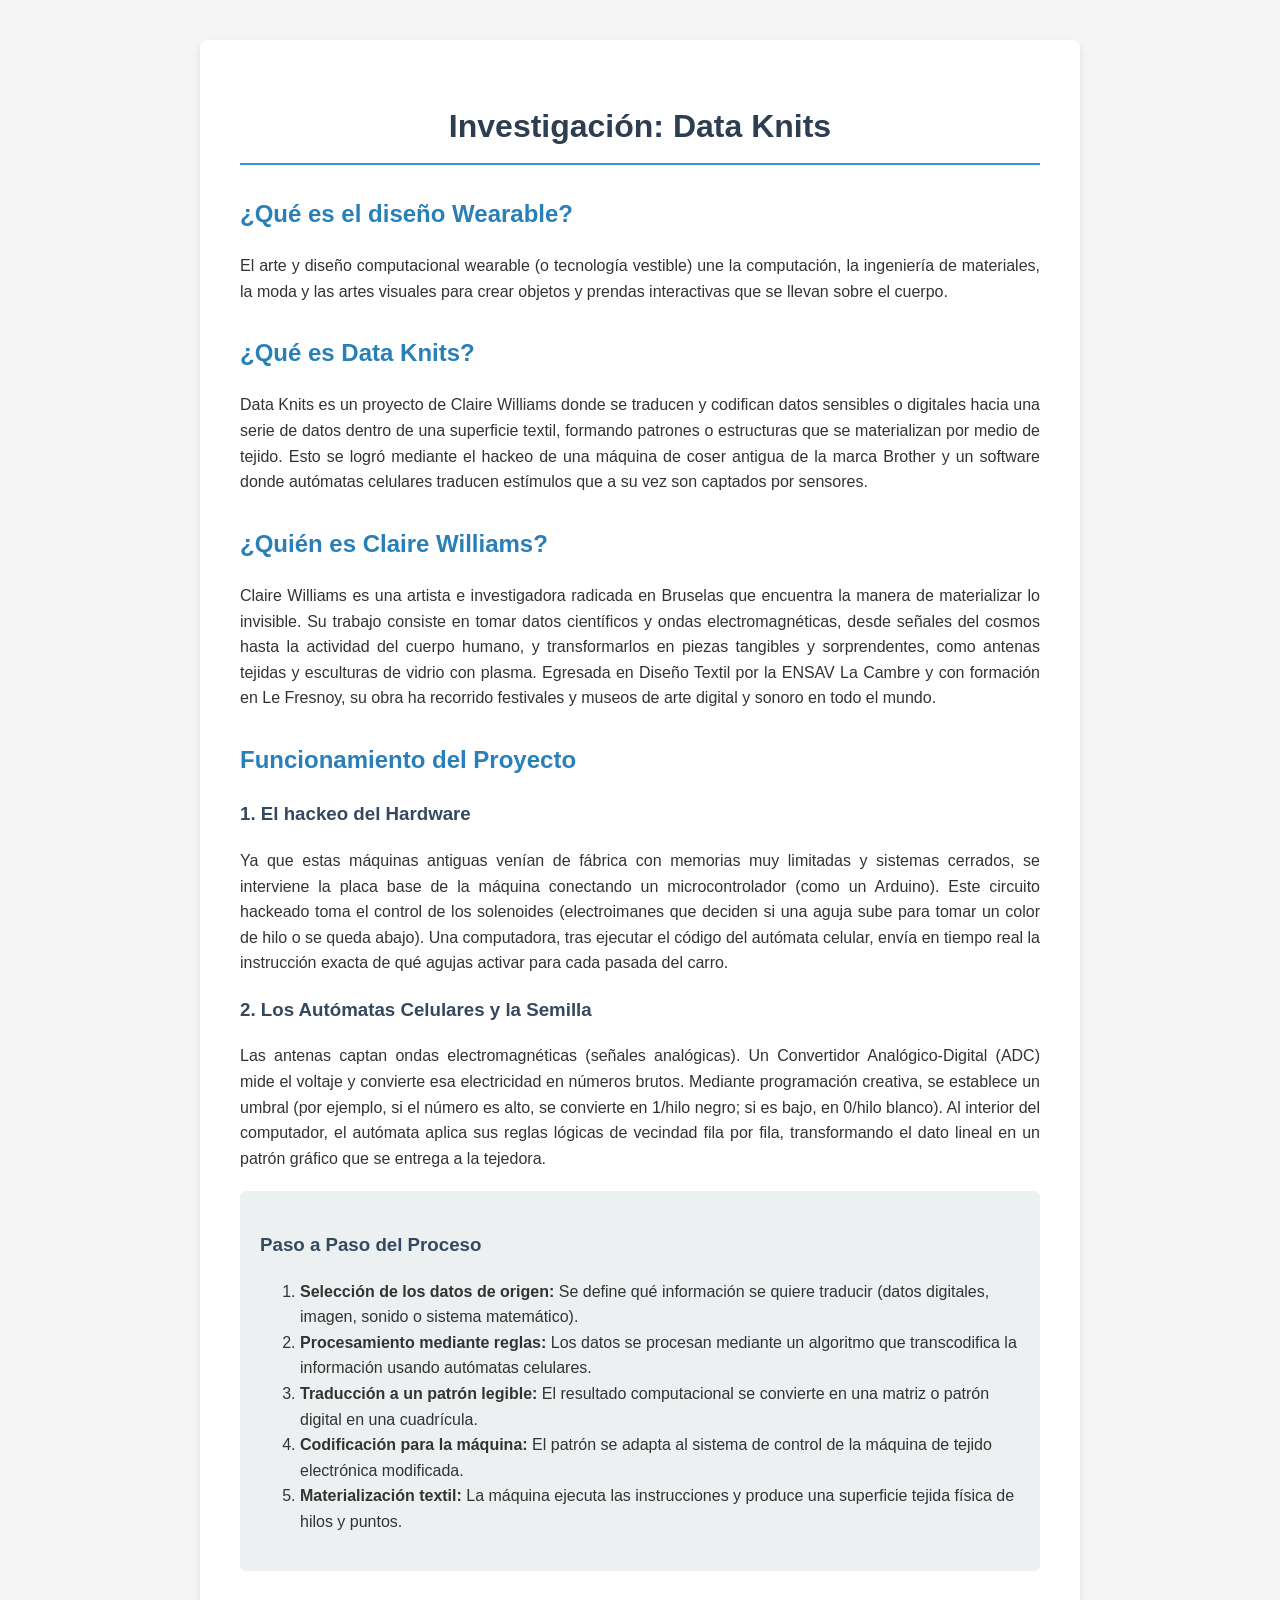
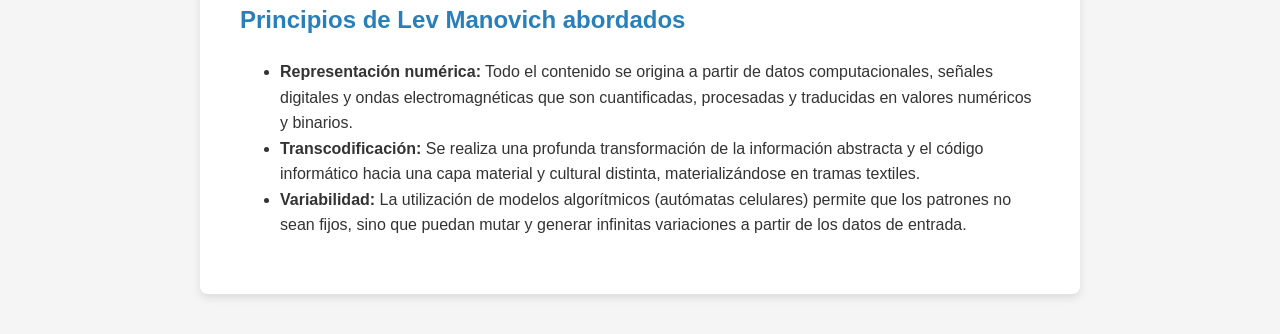
==== index.html @ 7892e78a "Rename gemini-code-1792117009959.html to index.html" ====
<!DOCTYPE html>
<html lang="es">
<head>
    <meta charset="UTF-8">
    <meta name="viewport" content="width=device-width, initial-scale=1.0">
    <title>Data Knits - Proyecto G4</title>
    <!-- Aquí agregamos un poco de diseño (CSS) para que no se vea como un documento en blanco plano -->
    <style>
        body {
            font-family: 'Segoe UI', Tahoma, Geneva, Verdana, sans-serif;
            line-height: 1.6;
            margin: 0;
            padding: 0;
            background-color: #f5f5f5;
            color: #333;
        }
        .contenedor {
            max-width: 800px;
            margin: 40px auto;
            background-color: #ffffff;
            padding: 40px;
            border-radius: 8px;
            box-shadow: 0 4px 8px rgba(0,0,0,0.1);
        }
        h1 {
            color: #2c3e50;
            text-align: center;
            border-bottom: 2px solid #3498db;
            padding-bottom: 10px;
        }
        h2 {
            color: #2980b9;
            margin-top: 30px;
        }
        h3 {
            color: #34495e;
        }
        p {
            text-align: justify;
        }
        .pasos {
            background-color: #ecf0f1;
            padding: 20px;
            border-radius: 6px;
            margin-top: 20px;
        }
    </style>
</head>
<body>

    <div class="contenedor">
        <h1>Investigación: Data Knits</h1>

        <h2>¿Qué es el diseño Wearable?</h2>
        <p>El arte y diseño computacional wearable (o tecnología vestible) une la computación, la ingeniería de materiales, la moda y las artes visuales para crear objetos y prendas interactivas que se llevan sobre el cuerpo.</p>

        <h2>¿Qué es Data Knits?</h2>
        <p>Data Knits es un proyecto de Claire Williams donde se traducen y codifican datos sensibles o digitales hacia una serie de datos dentro de una superficie textil, formando patrones o estructuras que se materializan por medio de tejido. Esto se logró mediante el hackeo de una máquina de coser antigua de la marca Brother y un software donde autómatas celulares traducen estímulos que a su vez son captados por sensores.</p>

        <h2>¿Quién es Claire Williams?</h2>
        <p>Claire Williams es una artista e investigadora radicada en Bruselas que encuentra la manera de materializar lo invisible. Su trabajo consiste en tomar datos científicos y ondas electromagnéticas, desde señales del cosmos hasta la actividad del cuerpo humano, y transformarlos en piezas tangibles y sorprendentes, como antenas tejidas y esculturas de vidrio con plasma. Egresada en Diseño Textil por la ENSAV La Cambre y con formación en Le Fresnoy, su obra ha recorrido festivales y museos de arte digital y sonoro en todo el mundo.</p>

        <h2>Funcionamiento del Proyecto</h2>
        
        <h3>1. El hackeo del Hardware</h3>
        <p>Ya que estas máquinas antiguas venían de fábrica con memorias muy limitadas y sistemas cerrados, se interviene la placa base de la máquina conectando un microcontrolador (como un Arduino). Este circuito hackeado toma el control de los solenoides (electroimanes que deciden si una aguja sube para tomar un color de hilo o se queda abajo). Una computadora, tras ejecutar el código del autómata celular, envía en tiempo real la instrucción exacta de qué agujas activar para cada pasada del carro.</p>

        <h3>2. Los Autómatas Celulares y la Semilla</h3>
        <p>Las antenas captan ondas electromagnéticas (señales analógicas). Un Convertidor Analógico-Digital (ADC) mide el voltaje y convierte esa electricidad en números brutos. Mediante programación creativa, se establece un umbral (por ejemplo, si el número es alto, se convierte en 1/hilo negro; si es bajo, en 0/hilo blanco). Al interior del computador, el autómata aplica sus reglas lógicas de vecindad fila por fila, transformando el dato lineal en un patrón gráfico que se entrega a la tejedora.</p>

        <div class="pasos">
            <h3>Paso a Paso del Proceso</h3>
            <ol>
                <li><strong>Selección de los datos de origen:</strong> Se define qué información se quiere traducir (datos digitales, imagen, sonido o sistema matemático).</li>
                <li><strong>Procesamiento mediante reglas:</strong> Los datos se procesan mediante un algoritmo que transcodifica la información usando autómatas celulares.</li>
                <li><strong>Traducción a un patrón legible:</strong> El resultado computacional se convierte en una matriz o patrón digital en una cuadrícula.</li>
                <li><strong>Codificación para la máquina:</strong> El patrón se adapta al sistema de control de la máquina de tejido electrónica modificada.</li>
                <li><strong>Materialización textil:</strong> La máquina ejecuta las instrucciones y produce una superficie tejida física de hilos y puntos.</li>
            </ol>
        </div>

        <h2>Principios de Lev Manovich abordados</h2>
        <ul>
            <li><strong>Representación numérica:</strong> Todo el contenido se origina a partir de datos computacionales, señales digitales y ondas electromagnéticas que son cuantificadas, procesadas y traducidas en valores numéricos y binarios.</li>
            <li><strong>Transcodificación:</strong> Se realiza una profunda transformación de la información abstracta y el código informático hacia una capa material y cultural distinta, materializándose en tramas textiles.</li>
            <li><strong>Variabilidad:</strong> La utilización de modelos algorítmicos (autómatas celulares) permite que los patrones no sean fijos, sino que puedan mutar y generar infinitas variaciones a partir de los datos de entrada.</li>
        </ul>

    </div>

</body>
</html>
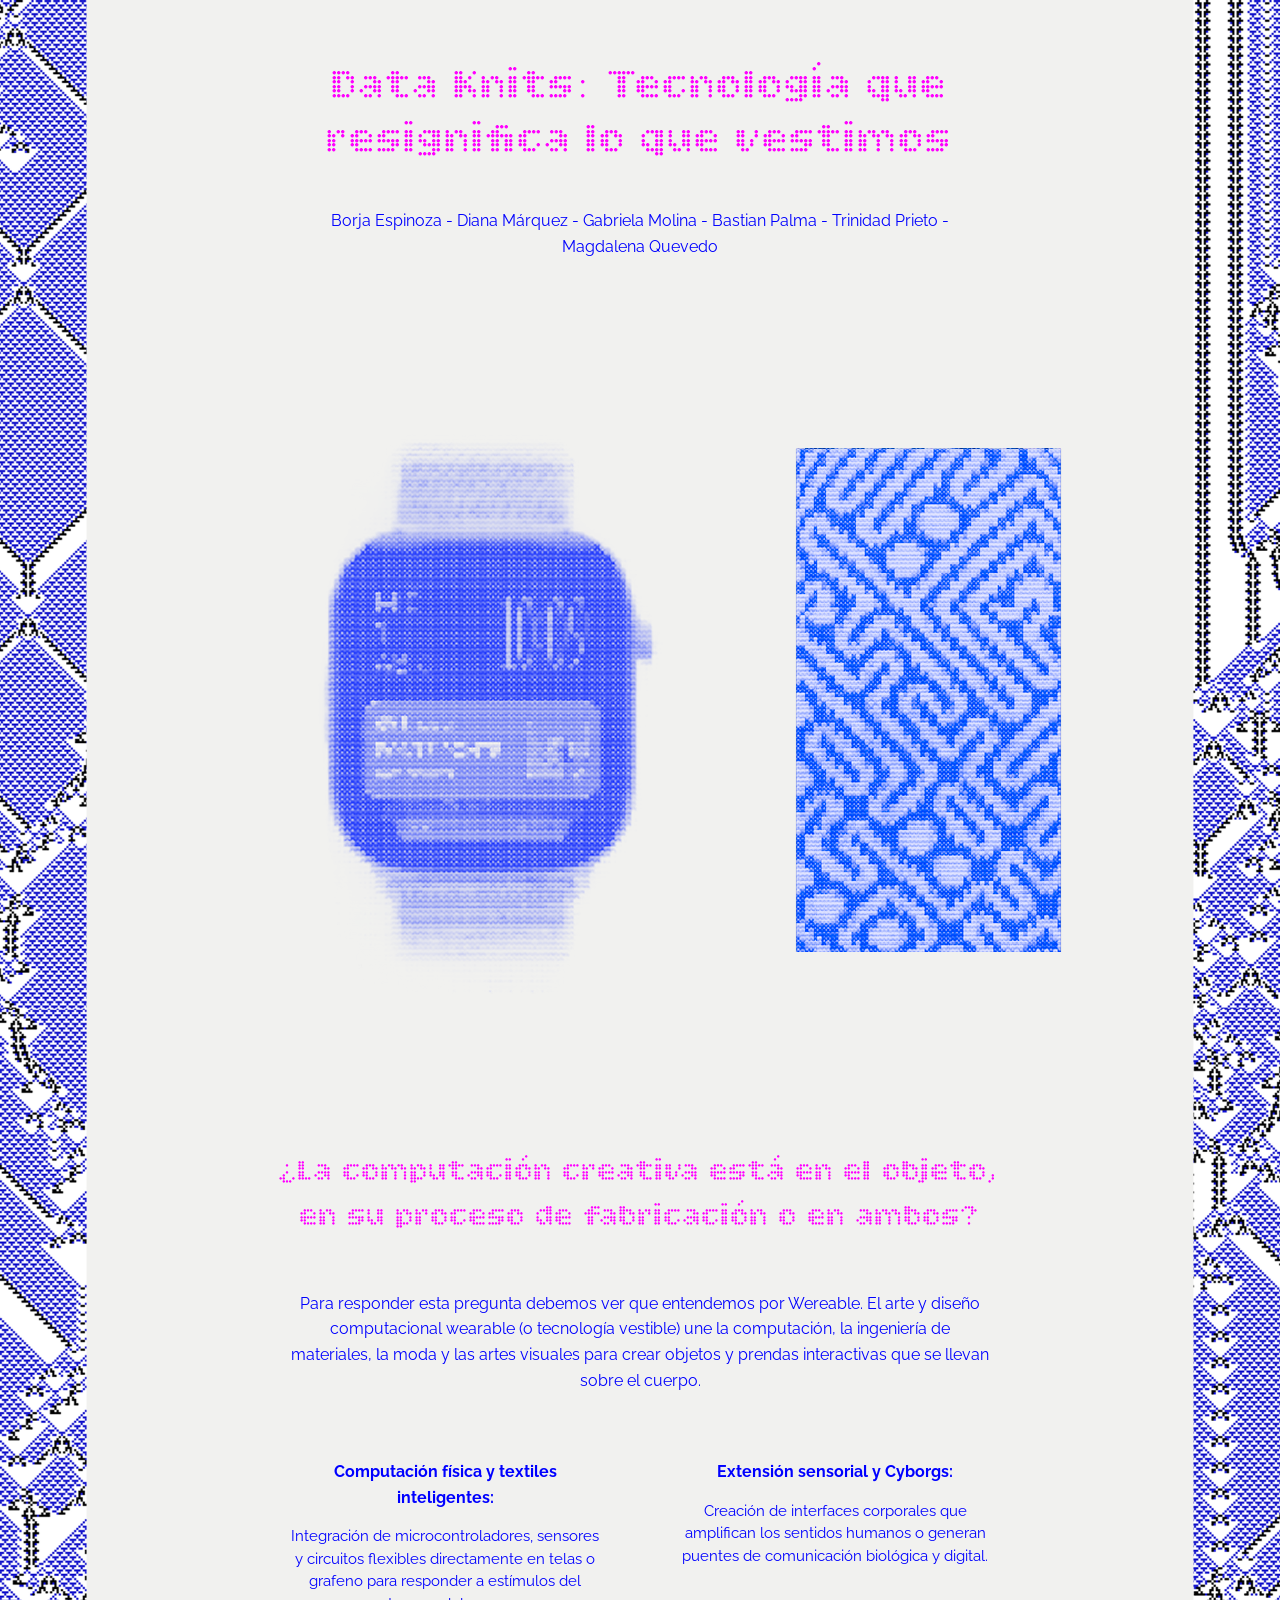
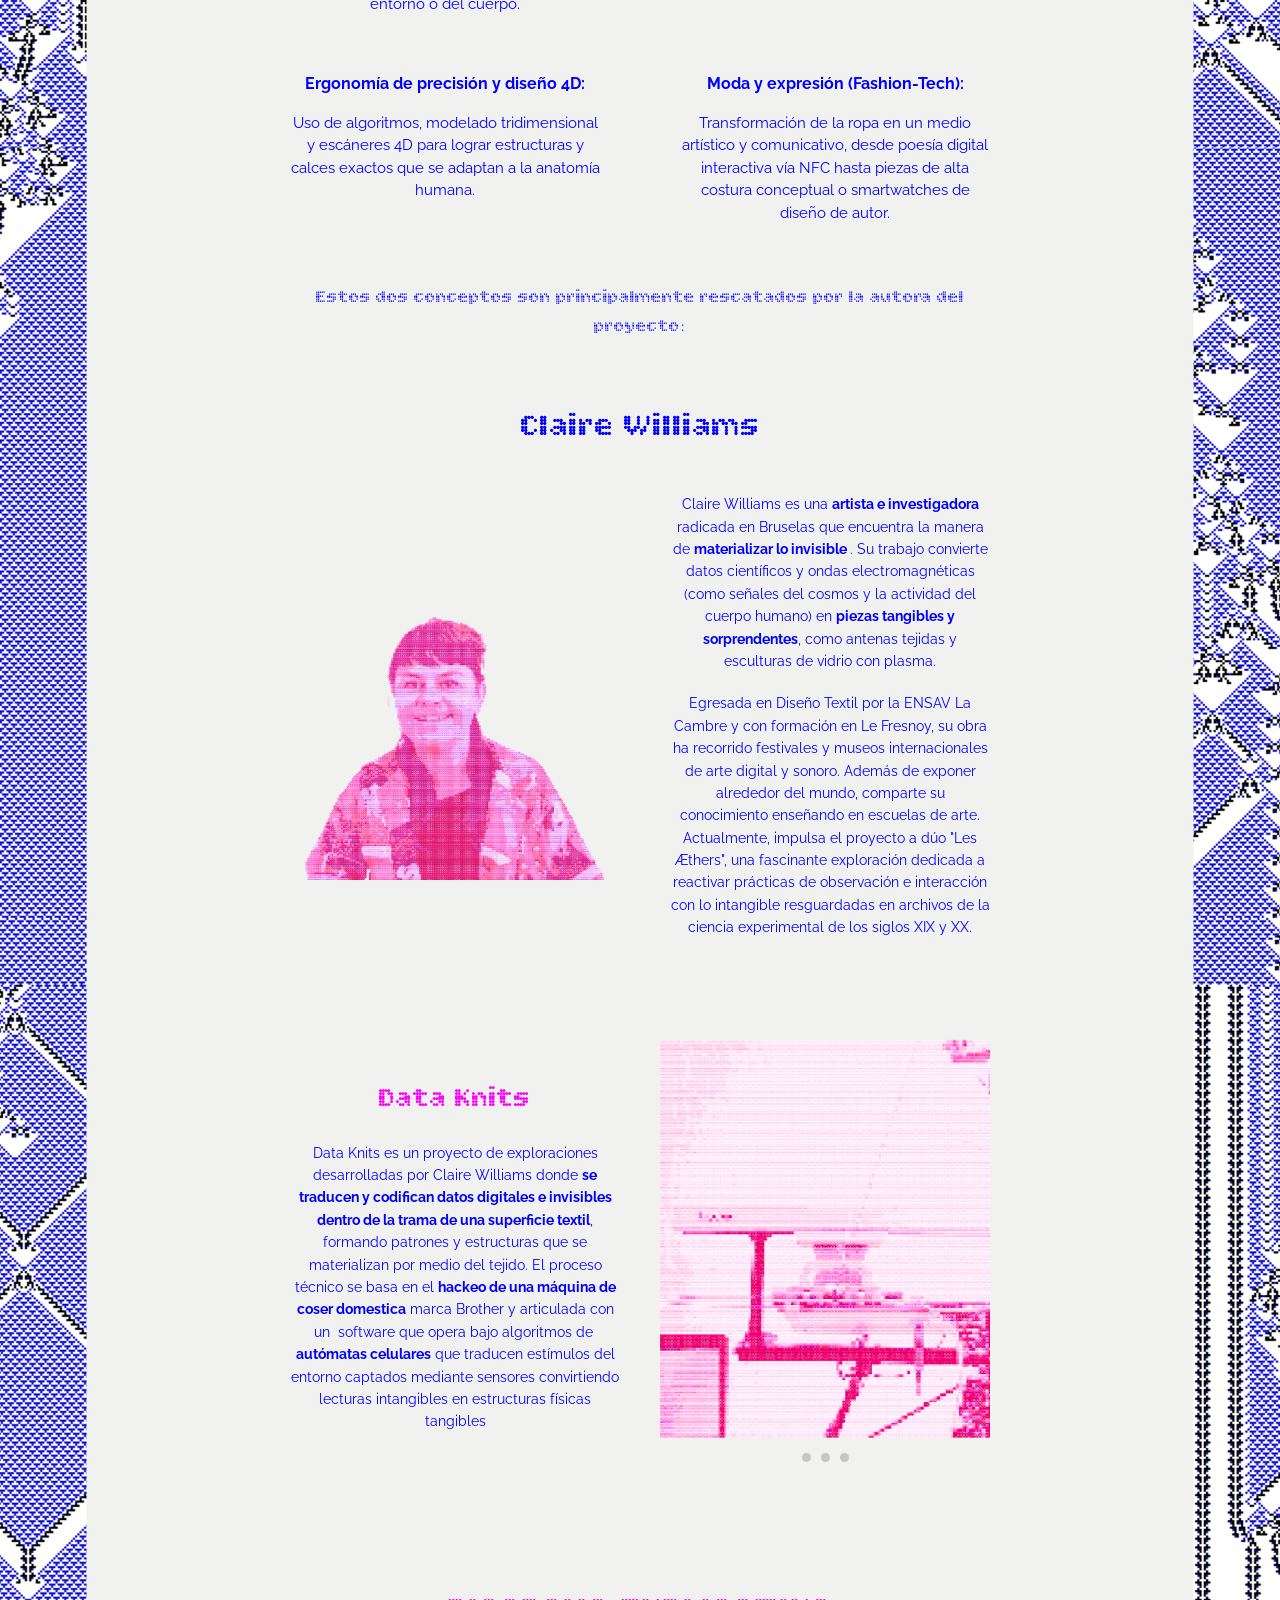
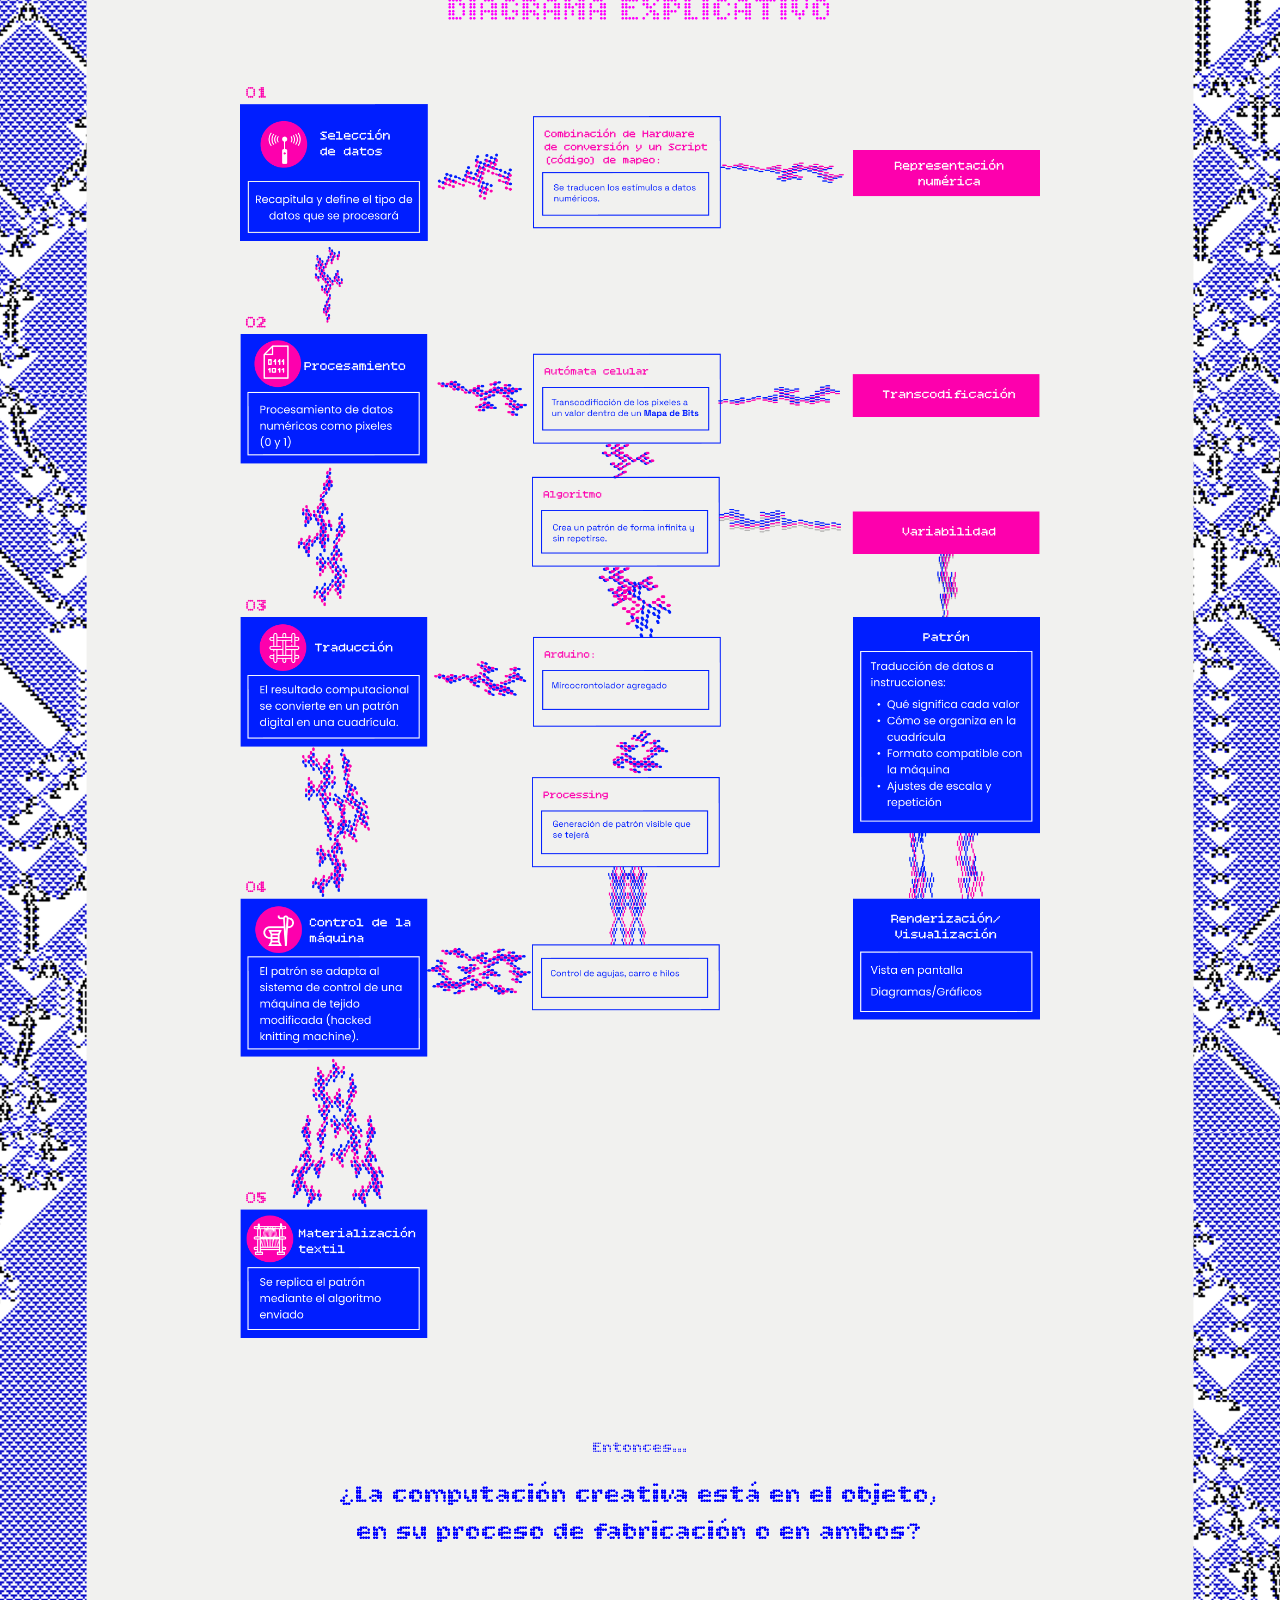
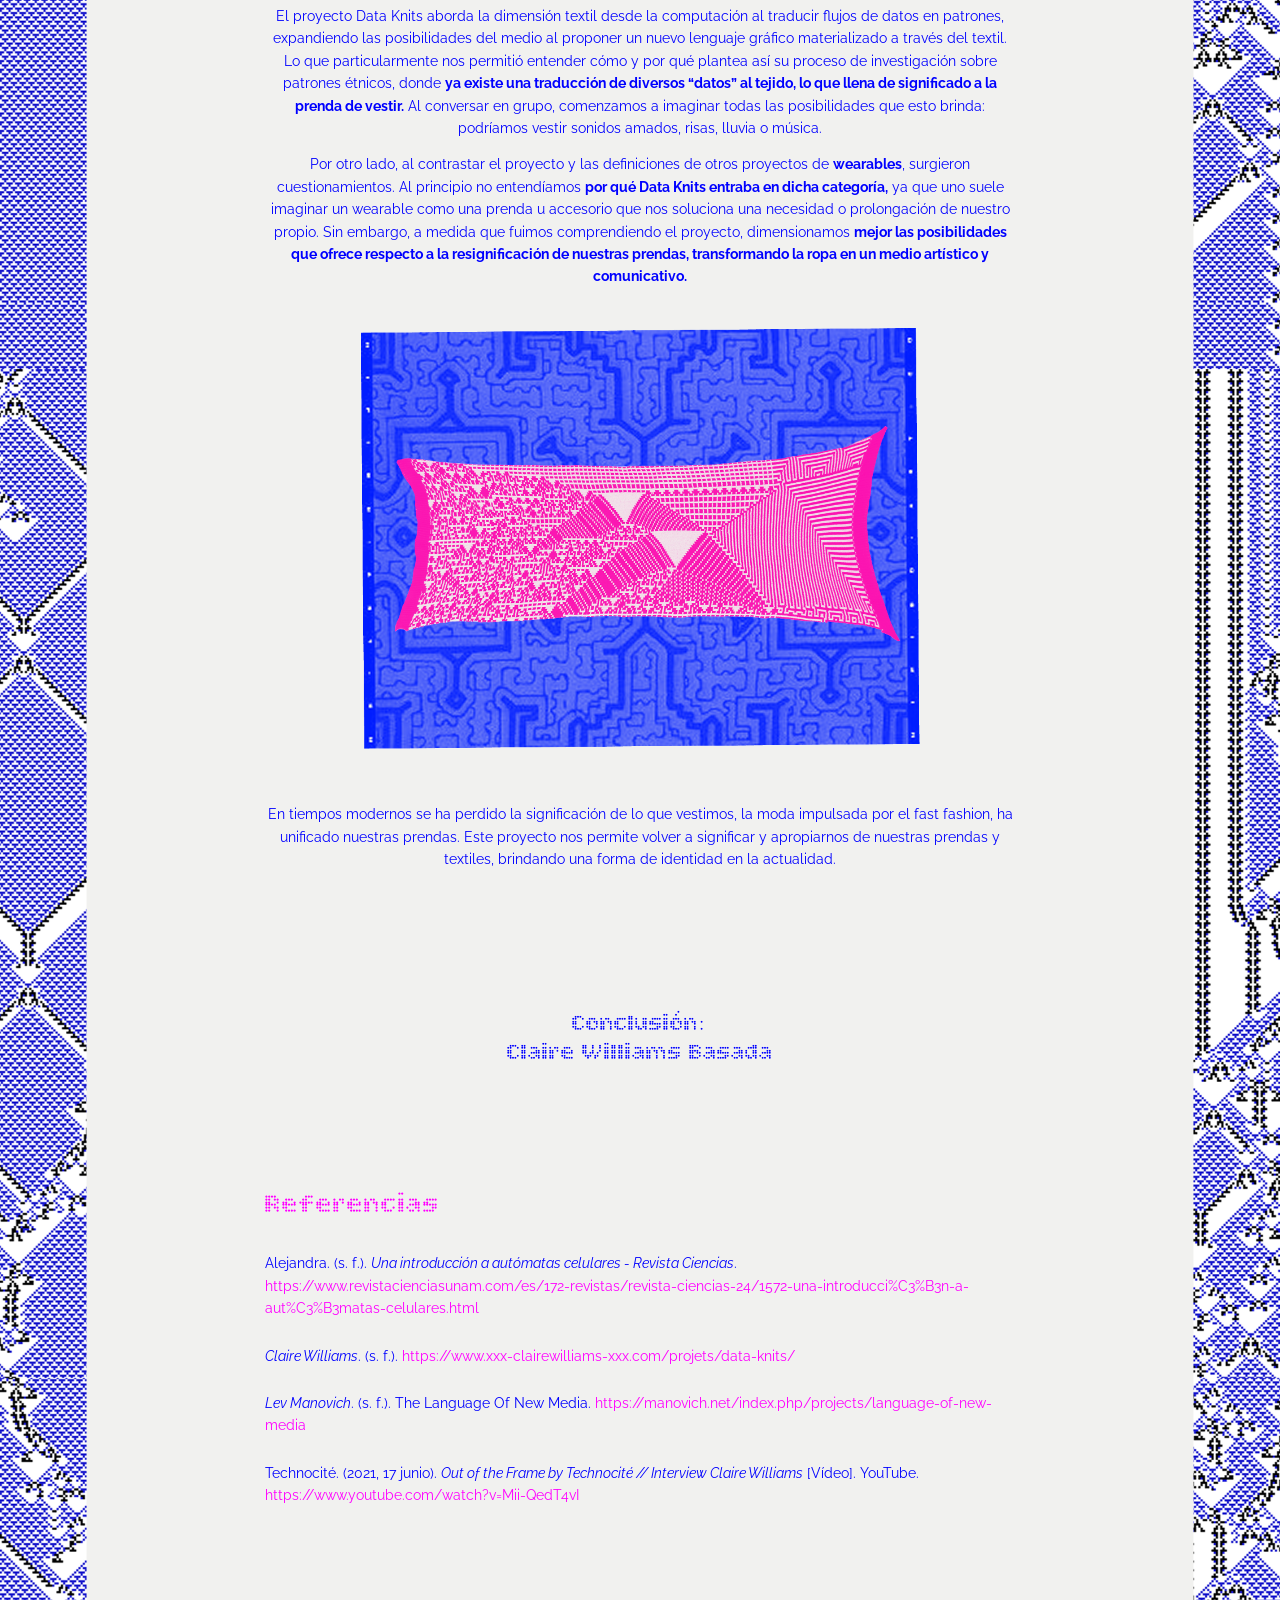
==== commit 5464da5b: "Add files via upload" ====
--- a/index.html
+++ b/index.html
@@ -1,92 +1,213 @@
-<!DOCTYPE html>
-<html lang="es">
-<head>
-    <meta charset="UTF-8">
-    <meta name="viewport" content="width=device-width, initial-scale=1.0">
-    <title>Data Knits - Proyecto G4</title>
-    <!-- Aquí agregamos un poco de diseño (CSS) para que no se vea como un documento en blanco plano -->
-    <style>
-        body {
-            font-family: 'Segoe UI', Tahoma, Geneva, Verdana, sans-serif;
-            line-height: 1.6;
-            margin: 0;
-            padding: 0;
-            background-color: #f5f5f5;
-            color: #333;
-        }
-        .contenedor {
-            max-width: 800px;
-            margin: 40px auto;
-            background-color: #ffffff;
-            padding: 40px;
-            border-radius: 8px;
-            box-shadow: 0 4px 8px rgba(0,0,0,0.1);
-        }
-        h1 {
-            color: #2c3e50;
-            text-align: center;
-            border-bottom: 2px solid #3498db;
-            padding-bottom: 10px;
-        }
-        h2 {
-            color: #2980b9;
-            margin-top: 30px;
-        }
-        h3 {
-            color: #34495e;
-        }
-        p {
-            text-align: justify;
-        }
-        .pasos {
-            background-color: #ecf0f1;
-            padding: 20px;
-            border-radius: 6px;
-            margin-top: 20px;
-        }
-    </style>
-</head>
-<body>
-
-    <div class="contenedor">
-        <h1>Investigación: Data Knits</h1>
-
-        <h2>¿Qué es el diseño Wearable?</h2>
-        <p>El arte y diseño computacional wearable (o tecnología vestible) une la computación, la ingeniería de materiales, la moda y las artes visuales para crear objetos y prendas interactivas que se llevan sobre el cuerpo.</p>
-
-        <h2>¿Qué es Data Knits?</h2>
-        <p>Data Knits es un proyecto de Claire Williams donde se traducen y codifican datos sensibles o digitales hacia una serie de datos dentro de una superficie textil, formando patrones o estructuras que se materializan por medio de tejido. Esto se logró mediante el hackeo de una máquina de coser antigua de la marca Brother y un software donde autómatas celulares traducen estímulos que a su vez son captados por sensores.</p>
-
-        <h2>¿Quién es Claire Williams?</h2>
-        <p>Claire Williams es una artista e investigadora radicada en Bruselas que encuentra la manera de materializar lo invisible. Su trabajo consiste en tomar datos científicos y ondas electromagnéticas, desde señales del cosmos hasta la actividad del cuerpo humano, y transformarlos en piezas tangibles y sorprendentes, como antenas tejidas y esculturas de vidrio con plasma. Egresada en Diseño Textil por la ENSAV La Cambre y con formación en Le Fresnoy, su obra ha recorrido festivales y museos de arte digital y sonoro en todo el mundo.</p>
-
-        <h2>Funcionamiento del Proyecto</h2>
-        
-        <h3>1. El hackeo del Hardware</h3>
-        <p>Ya que estas máquinas antiguas venían de fábrica con memorias muy limitadas y sistemas cerrados, se interviene la placa base de la máquina conectando un microcontrolador (como un Arduino). Este circuito hackeado toma el control de los solenoides (electroimanes que deciden si una aguja sube para tomar un color de hilo o se queda abajo). Una computadora, tras ejecutar el código del autómata celular, envía en tiempo real la instrucción exacta de qué agujas activar para cada pasada del carro.</p>
-
-        <h3>2. Los Autómatas Celulares y la Semilla</h3>
-        <p>Las antenas captan ondas electromagnéticas (señales analógicas). Un Convertidor Analógico-Digital (ADC) mide el voltaje y convierte esa electricidad en números brutos. Mediante programación creativa, se establece un umbral (por ejemplo, si el número es alto, se convierte en 1/hilo negro; si es bajo, en 0/hilo blanco). Al interior del computador, el autómata aplica sus reglas lógicas de vecindad fila por fila, transformando el dato lineal en un patrón gráfico que se entrega a la tejedora.</p>
-
-        <div class="pasos">
-            <h3>Paso a Paso del Proceso</h3>
-            <ol>
-                <li><strong>Selección de los datos de origen:</strong> Se define qué información se quiere traducir (datos digitales, imagen, sonido o sistema matemático).</li>
-                <li><strong>Procesamiento mediante reglas:</strong> Los datos se procesan mediante un algoritmo que transcodifica la información usando autómatas celulares.</li>
-                <li><strong>Traducción a un patrón legible:</strong> El resultado computacional se convierte en una matriz o patrón digital en una cuadrícula.</li>
-                <li><strong>Codificación para la máquina:</strong> El patrón se adapta al sistema de control de la máquina de tejido electrónica modificada.</li>
-                <li><strong>Materialización textil:</strong> La máquina ejecuta las instrucciones y produce una superficie tejida física de hilos y puntos.</li>
-            </ol>
-        </div>
-
-        <h2>Principios de Lev Manovich abordados</h2>
-        <ul>
-            <li><strong>Representación numérica:</strong> Todo el contenido se origina a partir de datos computacionales, señales digitales y ondas electromagnéticas que son cuantificadas, procesadas y traducidas en valores numéricos y binarios.</li>
-            <li><strong>Transcodificación:</strong> Se realiza una profunda transformación de la información abstracta y el código informático hacia una capa material y cultural distinta, materializándose en tramas textiles.</li>
-            <li><strong>Variabilidad:</strong> La utilización de modelos algorítmicos (autómatas celulares) permite que los patrones no sean fijos, sino que puedan mutar y generar infinitas variaciones a partir de los datos de entrada.</li>
-        </ul>
-
-    </div>
-
-</body>
-</html>
+<!DOCTYPE html>
+<html lang="en">
+<head>
+
+    <meta charset="UTF-8">
+    <meta name="viewport" content="width=device-width, initial-scale=1.0">
+    <title>Document</title>
+
+   <link rel="preconnect" href="https://fonts.googleapis.com">
+<link rel="preconnect" href="https://fonts.gstatic.com" crossorigin>
+<link href="https://fonts.googleapis.com/css2?family=Bitcount+Prop+Double:wght@100..900&display=swap" rel="stylesheet">
+
+   <link rel="stylesheet" href="Style.css">
+
+   <link href="https://fonts.googleapis.com/css2?family=Raleway:wght@400;700&display=swap" rel="stylesheet">
+
+</head>
+
+
+<body>
+<!-- 1. Aquí ABRIMOS el contenedor principal y lo dejamos abierto -->
+<div class="contenedor-principal">
+    
+    <h1>
+        Data Knits: Tecnología que resignifica lo que vestimos
+    </h1>
+
+<p class="parrafo-intro"> Borja Espinoza - Diana Márquez - Gabriela Molina - Bastian Palma - Trinidad Prieto - Magdalena Quevedo  </p>
+
+    <div class="contenedor-imagenes">
+        <img src="Reloj Cross Stitch Azul.png" alt="">
+        <img src="Telar Cross Stitch Azul.png" alt="">
+    </div>
+
+    <!-- Pregunta principal faltante -->
+    <div class="pregunta-principal">
+        <h2>¿La computación creativa está en el objeto,<br>en su proceso de fabricación o en ambos?</h2>
+    </div>
+
+    <!-- Párrafo introductorio -->
+    <div class="parrafo-intro">
+
+<!-- Párrafo introductorio -->
+<div class="parrafo-intro">
+    <p>Para responder esta pregunta debemos ver que entendemos por Wereable. El arte y diseño computacional wearable (o tecnología vestible) une la computación, la ingeniería de materiales, la moda y las artes visuales para crear objetos y prendas interactivas que se llevan sobre el cuerpo.</p>
+</div>
+
+<!-- Grilla de 4 conceptos -->
+<div class="grilla-conceptos">
+    <div class="concepto">
+        <h3>Computación física y textiles inteligentes:</h3>
+        <p>Integración de microcontroladores, sensores y circuitos flexibles directamente en telas o grafeno para responder a estímulos del entorno o del cuerpo.</p>
+    </div>
+    <div class="concepto">
+        <h3>Extensión sensorial y Cyborgs:</h3>
+        <p>Creación de interfaces corporales que amplifican los sentidos humanos o generan puentes de comunicación biológica y digital.</p>
+    </div>
+    <div class="concepto">
+        <h3>Ergonomía de precisión y diseño 4D:</h3>
+        <p>Uso de algoritmos, modelado tridimensional y escáneres 4D para lograr estructuras y calces exactos que se adaptan a la anatomía humana.</p>
+    </div>
+    <div class="concepto">
+        <h3>Moda y expresión (Fashion-Tech):</h3>
+        <p>Transformación de la ropa en un medio artístico y comunicativo, desde poesía digital interactiva vía NFC hasta piezas de alta costura conceptual o smartwatches de diseño de autor.</p>
+    </div>
+</div>
+
+<!-- Párrafo de transición al carrusel -->
+<div class="parrafo-pixelado">
+    <p>Estos dos conceptos son principalmente rescatados por la autora del proyecto:</p>
+</div>
+
+<!-- Sección Biografía de la Autora -->
+<div class="titulo-autora">
+    <h2>Claire Williams</h2>
+</div>
+
+<div class="contenedor-autora">
+    <!-- Asegúrate de poner el nombre exacto de la imagen que exportes de Figma -->
+    <img src="PTCOM_Claire William.png" alt="Retrato de Claire Williams">
+    
+    <div class="texto-autora">
+        <p>Claire Williams es una <b> artista e investigadora </b> radicada en Bruselas que encuentra la manera de <b> materializar lo invisible </b>. Su trabajo convierte datos científicos y ondas electromagnéticas (como señales del cosmos y la actividad del cuerpo humano) en <b> piezas tangibles y sorprendentes</b>, como antenas tejidas y esculturas de vidrio con plasma.</p>
+        <p>Egresada en Diseño Textil por la ENSAV La Cambre y con formación en Le Fresnoy, su obra ha recorrido festivales y museos internacionales de arte digital y sonoro. Además de exponer alrededor del mundo, comparte su conocimiento enseñando en escuelas de arte. Actualmente, impulsa el proyecto a dúo "Les Æthers", una fascinante exploración dedicada a reactivar prácticas de observación e interacción con lo intangible resguardadas en archivos de la ciencia experimental de los siglos XIX y XX.</p>
+    </div>
+</div>
+
+    <!-- Sección Proyecto y Carrusel -->
+<div class="contenedor-proyecto">
+    <!-- Bloque de texto a la izquierda -->
+    <div class="texto-proyecto">
+        <h2>Data Knits</h2>
+    <p>Data Knits es un proyecto de exploraciones desarrolladas por Claire Williams donde <b> se traducen y codifican datos digitales e invisibles dentro de la trama de una superficie textil</b>, formando patrones y estructuras que se materializan por medio del tejido. El proceso técnico se basa en el <b> hackeo de una máquina de coser domestica</b> marca Brother y articulada con un  software que opera bajo algoritmos de  <b>autómatas celulares</b> que traducen estímulos del entorno captados mediante sensores convirtiendo lecturas intangibles en estructuras físicas tangibles
+</p>
+    </div>
+
+    <!-- Carrusel a la derecha (Tu código actual envuelto aquí) -->
+    <div class="carrusel">
+        <div class="carrusel-imagenes">
+            <img src="PTCOM_Imagen principal.png" id="imagen1" alt="Imagen 1">
+            <img src="PTCOM_Patron 01.png" id="imagen2" alt="Imagen 2">
+            <img src="PTCOM_Patron 02.png" id="imagen3" alt="Imagen 3">
+        </div>
+
+        <div class="carrusel-puntos">
+            <a href="#imagen1" aria-label="Ir a imagen 1"></a>
+            <a href="#imagen2" aria-label="Ir a imagen 2"></a>
+            <a href="#imagen3" aria-label="Ir a imagen 3"></a>
+        </div>
+    </div>
+</div>
+
+<!-- Cierre del contenedor-proyecto que ya tienes -->
+    </div>
+
+   <!-- Sección Diagrama Explicativo -->
+    <div class="seccion-diagrama">
+        <h2>Diagrama Explicativo</h2>
+        
+        <div class="diagrama-interactivo">
+            <!-- Tu imagen de fondo -->
+            <img src="PTCOM_Diagrama Explicativo.png" alt="Diagrama explicativo del proceso Data Knits">
+
+            <!-- Zona invisible 1: Representación numérica -->
+            <div class="zona-invisible" style="top: 7%; right: 1%;">
+                <div class="texto-emergente">
+                    Representación numérica: El proyecto se logra identificar datos computacionales, señales digitales y ondas electromagnéticas que sean cuantificadas, procesadas y traducidas en valores numéricos y binarios aptos para ser leídos por sistemas digitales.
+
+                </div>
+            </div>
+
+           <!-- Zona invisible 2: Transcodificación -->
+            <div class="zona-invisible" style="top: 25%; right: 1%;">
+                <div class="texto-emergente">
+                    <p>Transcodificación: El proyecto realiza una transformación de la información abstracta y el código informático (como algoritmos o datos invisibles del entorno) hacia una capa material de tramas, puntos y superficies textiles.</p>
+                    
+                    <!-- RECUERDA PONER EL NOMBRE DE TU IMAGEN AQUÍ -->
+                    <img src="PTCOM_Automata Celular.png" alt="Ejemplo Transcodificación">
+                </div>
+            </div>
+
+            <!-- Zona invisible 3: Variabilidad -->
+            <div class="zona-invisible" style="top: 36%; right: 1%;">
+                <div class="texto-emergente">
+                    Variabilidad: La utilización de software y modelos algorítmicos como autómatas celulares, permite que los patrones visuales y geométricos no sean fijos ni estándar, sino que puedan mutar infinitamente. 
+                </div>
+            </div>
+            
+            <!-- Puedes copiar y pegar más bloques de estos si hay más recuadros abajo -->
+        </div>
+    </div>
+
+<!-- Cierre del contenedor-principal -->
+</div>
+
+<!-- Sección Conclusión -->
+    <div class="seccion-conclusion">
+        <h4 class="pre-titulo">Entonces...</h4>
+        <h2 class="titulo-conclusion">¿La computación creativa está en el objeto,<br>en su proceso de fabricación o en ambos?</h2>
+
+        <div class="texto-conclusion">
+            <p>El proyecto Data Knits aborda la dimensión textil desde la computación al traducir flujos de datos en patrones, expandiendo las posibilidades del medio al proponer un nuevo lenguaje gráfico materializado a través del textil. Lo que particularmente nos permitió entender cómo y por qué plantea así su proceso de investigación sobre patrones étnicos, donde <b>ya existe una traducción de diversos “datos” al tejido, lo que llena de significado a la prenda de vestir.</b> Al conversar en grupo, comenzamos a imaginar todas las posibilidades que esto brinda: podríamos vestir sonidos amados, risas, lluvia o música.</p>
+            
+            <p>Por otro lado, al contrastar el proyecto y las definiciones de otros proyectos de <b>wearables</b>, surgieron cuestionamientos. Al principio no entendíamos <b>por qué Data Knits entraba en dicha categoría,</b> ya que uno suele imaginar un wearable como una prenda u accesorio que nos soluciona una necesidad o prolongación de nuestro propio. Sin embargo, a medida que fuimos comprendiendo el proyecto, dimensionamos <b>mejor las posibilidades que ofrece respecto a la resignificación de nuestras prendas, transformando la ropa en un medio artístico y comunicativo.</b></p>
+        </div>
+
+        <!-- Recuerda exportar esta imagen desde tu Figma y ponerle el nombre correcto aquí -->
+        <img src="PTCOM_Reflexión.png" alt="Patrón tejido Data Knits en magenta y azul">
+
+        <div class="texto-conclusion">
+            <p>En tiempos modernos se ha perdido la significación de lo que vestimos, la moda impulsada por el fast fashion, ha unificado nuestras prendas. Este proyecto nos permite volver a significar y apropiarnos de nuestras prendas y textiles, brindando una forma de identidad en la actualidad.</p>
+        </div>
+    </div>
+
+<!-- Huevo de pascua / Meme -->
+        <div class="meme-basada" id="meme">
+            <span class="vuela-izq" id="texto-izq">Conclusión:</span><br>
+            <span class="vuela-der" id="texto-der">Claire Williams Basada</span>
+        </div>
+    
+    <!-- Cierre del contenedor-principal -->
+    </div>
+
+    <!-- Este pequeño script vigila cuándo llegas al final de la página -->
+    <script>
+        const observador = new IntersectionObserver((entradas) => {
+            if (entradas[0].isIntersecting) {
+                // Cuando el meme entra a la pantalla, le agrega la clase que lo anima
+                document.getElementById('texto-izq').classList.add('animar');
+                document.getElementById('texto-der').classList.add('animar');
+            }
+        });
+        observador.observe(document.getElementById('meme'));
+    </script>
+
+<!-- Sección Referencias -->
+    <div class="seccion-referencias">
+        <h2>Referencias</h2>
+        <ul>
+            <li>Alejandra. (s. f.). <i>Una introducción a autómatas celulares - Revista Ciencias</i>. <a href="https://www.revistacienciasunam.com/es/172-revistas/revista-ciencias-24/1572-una-introducci%C3%B3n-a-aut%C3%B3matas-celulares.html" target="_blank">https://www.revistacienciasunam.com/es/172-revistas/revista-ciencias-24/1572-una-introducci%C3%B3n-a-aut%C3%B3matas-celulares.html</a></li>
+            
+            <li><i>Claire Williams</i>. (s. f.). <a href="https://www.xxx-clairewilliams-xxx.com/projets/data-knits/" target="_blank">https://www.xxx-clairewilliams-xxx.com/projets/data-knits/</a></li>
+            
+            <li><i>Lev Manovich</i>. (s. f.). The Language Of New Media. <a href="https://manovich.net/index.php/projects/language-of-new-media" target="_blank">https://manovich.net/index.php/projects/language-of-new-media</a></li>
+            
+            <li>Technocité. (2021, 17 junio). <i>Out of the Frame by Technocité // Interview Claire Williams</i> [Vídeo]. YouTube. <a href="https://www.youtube.com/watch?v=Mii-QedT4vI" target="_blank">https://www.youtube.com/watch?v=Mii-QedT4vI</a></li>
+        </ul>
+    </div>
+
+</body>
+</html>
+
+
--- a/Style.css
+++ b/Style.css
@@ -0,0 +1,477 @@
+body {
+    background-image: url('PTCOM_Fondo.png');
+    background-size: 100% auto;
+    background-repeat: repeat-y;
+    background-position: center top;
+    margin: 0;
+}
+
+.contenedor-principal {
+    max-width: 800px; /* Ajusta este valor según el ancho de la zona gris */
+    margin-left: auto;
+    margin-right: auto; /* Estos dos márgenes centran todo tu contenido */
+}
+
+.contenedor-imagenes {
+    display: flex;
+    justify-content: center; /* Centra todo el bloque de imágenes horizontalmente */
+    align-items: center; /* Las alinea en el mismo eje vertical */
+    gap: 50px; /* Crea el espacio entre el reloj y el telar, reemplazando el margin-right */
+    margin-top: 40px; /* Para darle respiro respecto al título */
+    margin-bottom: 40px; /* Para darle respiro respecto al párrafo inferior */
+}
+
+/* Pregunta principal debajo de las imágenes */
+.pregunta-principal h2 {
+    font-family: "Bitcount Prop Double", sans-serif;
+    color: magenta;
+    text-align: center;
+    font-weight: 300; /* Mantiene los puntos separados del estilo pixelado */
+    font-size: 32px; /* Tamaño intermedio entre el título principal y los textos */
+    max-width: 750px;
+    margin: 60px auto 50px auto; /* Le da el respiro necesario arriba y abajo */
+    line-height: 1.4;
+}
+
+.carrusel {
+  width: 100%;
+  max-width: 600px;
+  margin: 0 auto;
+}
+
+   h1 {
+    font-family: "Bitcount Prop Double", sans-serif;
+    color: magenta;
+    text-align: center;
+    font-weight: 300; /* Volvemos al grosor original para recuperar los puntos separados */
+    font-size: 45px; /* Mantenemos el tamaño grande */
+    max-width: 750px; /* Mantenemos el salto a dos líneas */
+    margin: 60px auto 40px auto; 
+    line-height: 1.2; 
+}
+
+    .parrafo {
+    color: blue;    
+    }
+
+    .texto_azul {
+    color: blue;
+    display: flex;
+    margin: 50px;
+    margin-block: 40;
+    text-align: center;
+    
+    }
+
+/* Área deslizable */
+.carrusel-imagenes {
+  display: flex;
+  width: 100%;
+  overflow-x: auto;
+  scroll-snap-type: x mandatory;
+  scroll-behavior: smooth;
+  scrollbar-width: none;
+  -webkit-overflow-scrolling: touch;
+}
+
+.carrusel-imagenes::-webkit-scrollbar {
+  display: none;
+}
+
+/* Imágenes */
+.carrusel-imagenes img {
+  flex: 0 0 100%;
+  width: 100%;
+  height: 400px;
+  object-fit: cover;
+  scroll-snap-align: start;
+}
+
+/* Puntos inferiores */
+.carrusel-puntos {
+  display: flex;
+  justify-content: center;
+  gap: 10px;
+  margin-top: 14px;
+}
+
+.carrusel-puntos a {
+  width: 9px;
+  height: 9px;
+  border-radius: 50%;
+  background: #c5c5c5;
+  display: block;
+}
+
+/* Efecto al pasar el cursor */
+.carrusel-puntos a:hover {
+  background: #555;
+}
+
+/* Párrafo superior centrado */
+.parrafo-intro {
+    color: blue;
+    text-align: center;
+    font-family: 'Raleway', sans-serif;
+    font-size: 16px;
+    max-width: 700px;
+    margin: 0 auto 50px auto; /* Centra el bloque y da espacio hacia abajo */
+    line-height: 1.6; /* Mejora la legibilidad separando las líneas */
+}
+
+/* Contenedor de la cuadrícula */
+.grilla-conceptos {
+    display: grid;
+    grid-template-columns: 1fr 1fr; /* Crea exactamente dos columnas del mismo ancho */
+    column-gap: 80px; /* Separación horizontal entre columnas */
+    row-gap: 40px; /* Separación vertical entre filas */
+    max-width: 800px;
+    margin: 0 auto 60px auto;
+}
+
+/* Estilo individual de cada concepto */
+.concepto {
+    color: blue;
+    text-align: center;
+    font-family: 'Raleway', sans-serif;
+}
+
+.concepto h3 {
+    font-size: 16px;
+    font-weight: 700;
+    margin-bottom: 15px;
+}
+
+.concepto p {
+    font-size: 15px;
+    line-height: 1.5;
+    margin: 0;
+}
+
+/* Texto pixelado inferior */
+.parrafo-pixelado {
+    color: blue;
+    text-align: center;
+    font-family: "Bitcount Prop Double", sans-serif;
+    font-weight: 300;
+    font-size: 18px;
+    margin-bottom: 60px;
+}
+
+/* Título de la autora */
+.titulo-autora h2 {
+    font-family: "Bitcount Prop Double", sans-serif;
+    color: blue;
+    text-align: center;
+    font-weight: 400; /* Le damos mayor grosor para que destaque en azul */
+    font-size: 32px; 
+    margin-bottom: 40px;
+}
+
+/* Contenedor Flex para foto y texto */
+.contenedor-autora {
+    display: flex;
+    align-items: center; /* Centra verticalmente la foto y el texto */
+    justify-content: center; /* Mantiene todo al centro de la pantalla */
+    gap: 60px; /* Da la separación entre la imagen y los párrafos */
+    margin-bottom: 80px; /* Da respiro antes de llegar al carrusel */
+}
+
+/* Imagen de la autora */
+.contenedor-autora img {
+    max-width: 320px; /* Ajusta este valor si la foto se ve muy grande o pequeña */
+    height: auto;
+}
+
+/* Texto de la biografía */
+.texto-autora {
+    max-width: 450px; /* Evita que el texto se estire demasiado hacia la derecha */
+    color: blue;
+    font-family: 'Raleway', sans-serif;
+    font-size: 14px;
+    text-align: center; /* Alinea el texto al centro como en tu maqueta */
+    line-height: 1.6;
+}
+
+/* Separación entre los dos párrafos de la biografía */
+.texto-autora p {
+    margin-bottom: 20px;
+    margin-top: 0;
+}
+
+/* Contenedor principal del proyecto */
+.contenedor-proyecto {
+    display: flex;
+    align-items: center; /* Alinea verticalmente el texto y el carrusel al centro */
+    justify-content: space-between; /* Empuja el texto a la izquierda y el carrusel a la derecha */
+    gap: 40px; /* Separación entre el texto y el carrusel */
+    margin-bottom: 80px; /* Margen inferior para dar espacio con el siguiente contenido */
+}
+
+/* Estilos para el bloque de texto del proyecto */
+.texto-proyecto {
+    flex: 1; /* Permite que el texto ocupe el espacio disponible sin apretar el carrusel */
+    max-width: 400px; /* Limita el ancho del texto para que no sea muy largo */
+}
+
+/* Título de la sección */
+.texto-proyecto h2 {
+    font-family: "Bitcount Prop Double", sans-serif;
+    color: magenta; /* Color magenta como en tu diseño */
+    text-align: center; /* Centra el título respecto a su propio bloque de texto */
+    font-weight: 400;
+    font-size: 28px;
+    margin-bottom: 20px;
+}
+
+/* Párrafo descriptivo */
+.texto-proyecto p {
+    color: blue;
+    font-family: 'Raleway', sans-serif;
+    font-size: 14px; /* Tamaño del texto base */
+    text-align: center; /* Alinea el texto justificado o centrado según prefieras */
+    line-height: 1.6;
+}
+
+/* Ajustes adicionales al carrusel si es necesario */
+.carrusel {
+    flex: 1; /* Permite que el carrusel también ocupe espacio equitativamente */
+    max-width: 500px; /* Limita el ancho del carrusel, puedes ajustarlo si lo necesitas */
+    margin: 0; /* Quitamos el margin auto que tenía antes, ya que flexbox lo posiciona */
+}
+
+/* Sección Diagrama */
+.seccion-diagrama {
+    display: flex;
+    flex-direction: column;
+    align-items: center;
+    margin-top: 100px; /* Separa el diagrama del carrusel */
+    margin-bottom: 80px;
+}
+
+.seccion-diagrama h2 {
+    font-family: "Bitcount Prop Double", sans-serif;
+    color: magenta;
+    font-weight: 300;
+    font-size: 35px;
+    text-transform: uppercase; /* Fuerza las mayúsculas como en tu diseño */
+    margin-bottom: 50px;
+    text-align: center;
+}
+
+/* Contenedor relativo para poder posicionar cosas encima de la imagen */
+.diagrama-interactivo {
+    position: relative;
+    width: 100%;
+    max-width: 950px;
+    margin: 0 auto;
+}
+
+.diagrama-interactivo img {
+    width: 100%;
+    height: auto;
+    display: block;
+}
+
+/* Los rectángulos invisibles que detectarán el cursor */
+.zona-invisible {
+    position: absolute;
+    width: 25%;  /* Ancho aproximado del recuadro fucsia respecto a la imagen total */
+    height: 8%;  /* Alto aproximado del recuadro fucsia */
+    
+    /* TRUCO: Descomenta la siguiente línea (bórrale los /* */) para ver los rectángulos de color negro semitransparente mientras ajustas sus posiciones. Cuando termines, vuelve a comentarla o bórrala para que sean invisibles. */
+    /* background-color: rgba(0, 0, 0, 0.4); */
+    
+    cursor: help; /* Cambia el cursor a un signo de interrogación al pasar por encima */
+}
+
+/* El cuadrito de texto oculto */
+/* El cuadrito de texto oculto (Actualizado con Flexbox) */
+.texto-emergente {
+    position: absolute;
+    bottom: 120%; /* Lo posiciona justo arriba del recuadro fucsia */
+    left: 50%;
+    transform: translateX(-50%); /* Lo centra perfectamente respecto a su recuadro */
+    background-color: blue; /* Fondo azul para contrastar */
+    color: white;
+    font-family: 'Raleway', sans-serif;
+    font-size: 13px;
+    line-height: 1.5;
+    padding: 15px;
+    border-radius: 8px;
+    
+    /* Nuevas reglas para acomodar la imagen */
+    width: 400px; 
+    display: flex; 
+    align-items: center; 
+    gap: 15px; 
+    text-align: left; 
+    
+    opacity: 0; /* Totalmente transparente por defecto */
+    visibility: hidden; /* Oculto para que no estorbe */
+    transition: all 0.3s ease; /* Hace que aparezca suavemente */
+    box-shadow: 0 5px 15px rgba(0,0,0,0.2);
+    z-index: 10;
+    pointer-events: none; /* Evita que el propio texto interfiera con el cursor */
+}
+
+/* Evita que el párrafo empuje la imagen de forma extraña */
+.texto-emergente p {
+    margin: 0;
+    flex: 1; /* Toma el espacio disponible */
+}
+
+/* Estilo para la imagen miniatura dentro de la caja */
+.texto-emergente img {
+    width: 120px; /* Tamaño de la miniatura */
+    height: auto;
+    border-radius: 4px;
+    flex-shrink: 0; /* Evita que la foto se aplaste */
+}
+
+/* La flechita pequeña debajo del cuadro de texto */
+.texto-emergente::after {
+    content: "";
+    position: absolute;
+    top: 100%;
+    left: 50%;
+    margin-left: -8px;
+    border-width: 8px;
+    border-style: solid;
+    border-color: blue transparent transparent transparent;
+}
+
+/* El efecto al pasar el cursor */
+.zona-invisible:hover .texto-emergente {
+    opacity: 1;
+    visibility: visible;
+    bottom: 130%; /* Crea un pequeño efecto de que el texto flota hacia arriba */
+}
+
+/* --- SECCIÓN CONCLUSIÓN --- */
+.seccion-conclusion {
+    display: flex;
+    flex-direction: column;
+    align-items: center;
+    margin-top: 60px;
+    margin-bottom: 100px; /* Da un buen espacio en blanco antes de que termine la página */
+}
+
+.pre-titulo {
+    font-family: "Bitcount Prop Double", sans-serif;
+    color: blue;
+    font-weight: 300;
+    font-size: 16px;
+    margin-bottom: 20px;
+    text-align: center;
+}
+
+.titulo-conclusion {
+    font-family: "Bitcount Prop Double", sans-serif;
+    color: blue;
+    font-weight: 400; 
+    font-size: 26px;
+    text-align: center;
+    max-width: 650px; /* Evita que el título sea muy largo horizontalmente */
+    line-height: 1.4;
+    margin-top: 0;
+    margin-bottom: 40px;
+}
+
+.texto-conclusion {
+    color: blue;
+    font-family: 'Raleway', sans-serif;
+    font-size: 14px;
+    text-align: center;
+    line-height: 1.6;
+    max-width: 750px; /* Contiene el texto para que no toque los bordes del fondo */
+    margin-bottom: 40px;
+}
+
+.texto-conclusion p {
+    margin-bottom: 0px; /* Separa los párrafos entre sí */
+}
+
+.seccion-conclusion img {
+    width: 100%;
+    max-width: 600px; /* Ajusta este valor para el tamaño del patrón cuadrado */
+    height: auto;
+    margin-bottom: 40px;
+}
+
+/* --- MEME FINAL --- */
+.meme-basada {
+    font-family: "Bitcount Prop Double", sans-serif;
+    color: blue;
+    font-weight: 300;
+    font-size: 24px;
+    text-align: center;
+    margin-top: 100px; /* Aumentamos el espacio superior para separarlo del texto de conclusión */
+    margin-bottom: 120px; /* Añadimos espacio inferior para separarlo de las referencias */
+    overflow: hidden; 
+    width: 100%;
+}
+
+/* Estado inicial: ocultos y fuera de la pantalla */
+.vuela-izq, .vuela-der {
+    display: inline-block;
+    transition: transform 1s ease-out, opacity 1s ease-out; /* Crea el movimiento fluido de 1 segundo */
+}
+
+.vuela-izq {
+    transform: translateX(-100vw); /* Escondido a la izquierda */
+    opacity: 0;
+}
+
+.vuela-der {
+    transform: translateX(100vw); /* Escondido a la derecha */
+    opacity: 0;
+}
+
+/* Esta es la clase que el JavaScript agrega al scrollear */
+.animar {
+    transform: translateX(0); /* Vuelven a su posición original en el centro */
+    opacity: 1;
+}
+
+/* --- SECCIÓN REFERENCIAS --- */
+.seccion-referencias {
+    max-width: 750px; /* Mantiene las referencias alineadas con el ancho del texto de conclusión */
+    margin: 0 auto 100px auto; 
+    padding: 0 20px;
+}
+
+.seccion-referencias h2 {
+    font-family: "Bitcount Prop Double", sans-serif;
+    color: magenta;
+    font-weight: 300;
+    font-size: 28px;
+    margin-bottom: 30px;
+    text-align: left; /* Alineado a la izquierda por formalidad bibliográfica */
+}
+
+.seccion-referencias ul {
+    list-style-type: none; /* Quita las viñetas por defecto (los puntitos) */
+    padding: 0;
+    margin: 0;
+}
+
+.seccion-referencias li {
+    color: blue;
+    font-family: 'Raleway', sans-serif;
+    font-size: 14px;
+    line-height: 1.6;
+    margin-bottom: 25px; /* Espacio entre cada referencia */
+    overflow-wrap: break-word; /* Fuerza a que los enlaces muy largos salten a la siguiente línea en vez de salirse de la pantalla */
+}
+
+/* Estilo para los enlaces de las referencias */
+.seccion-referencias a {
+    color: magenta; 
+    text-decoration: none; /* Quita el subrayado por defecto */
+    transition: color 0.2s ease;
+}
+
+.seccion-referencias a:hover {
+    text-decoration: underline; /* Aparece el subrayado solo al pasar el cursor */
+}
